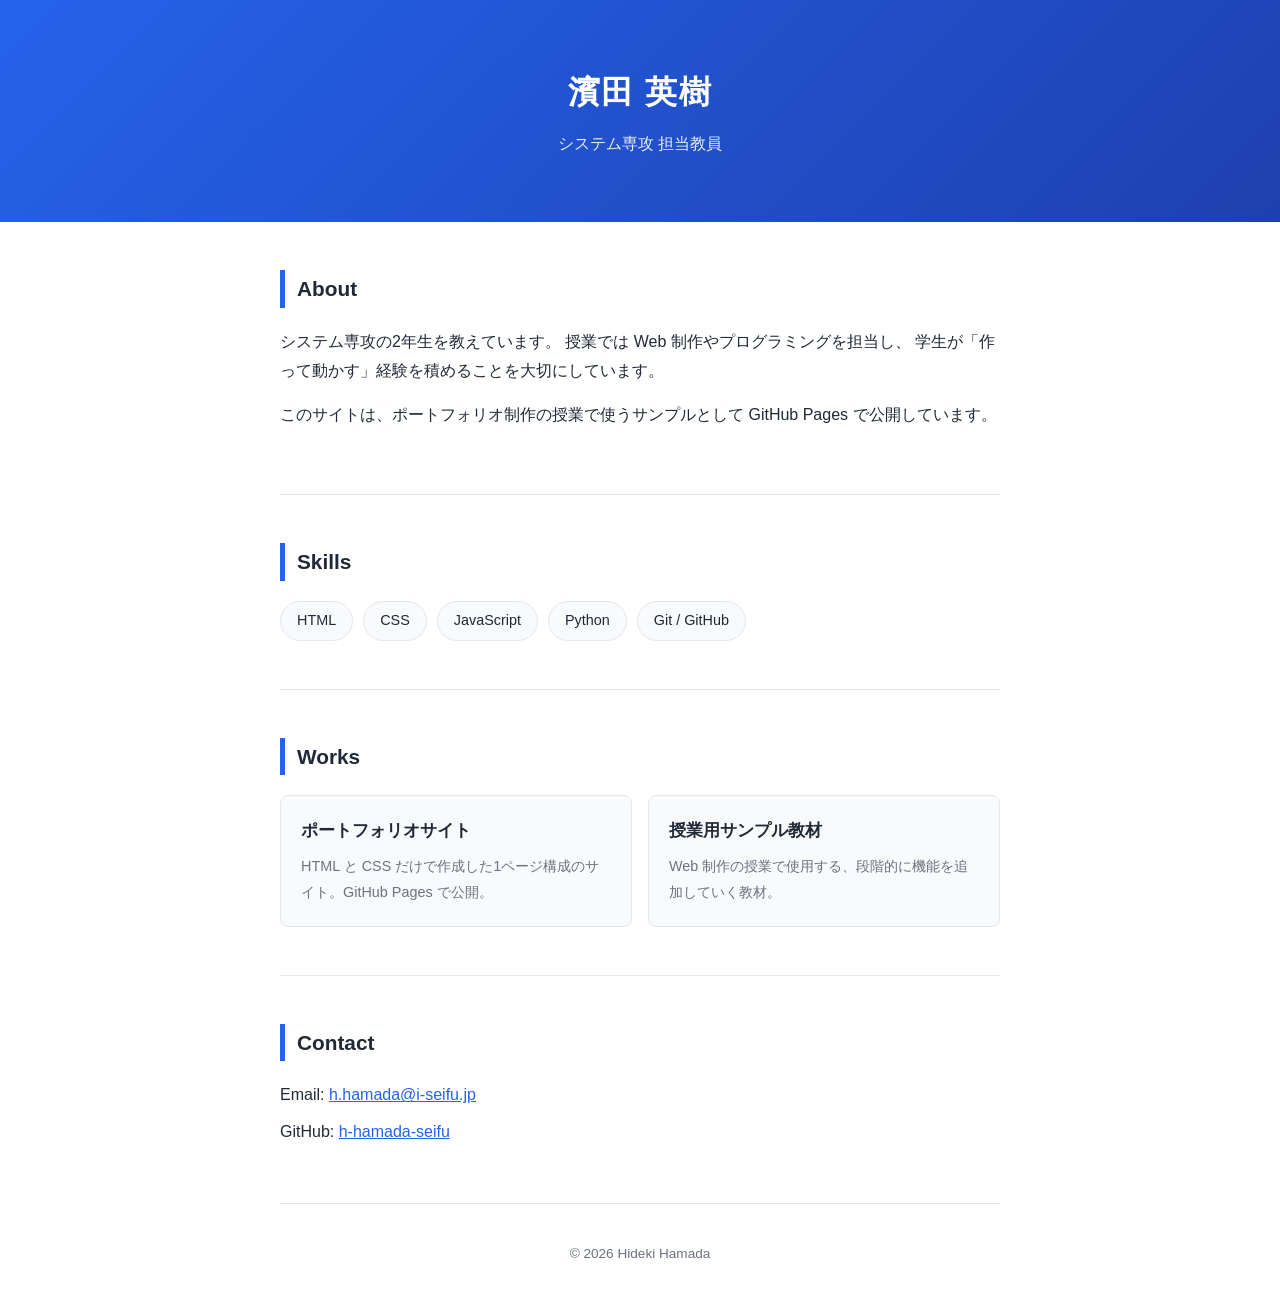
==== index.html @ b999f2c8 "feat: ポートフォリオページを追加 GitHub Pages公開用のindex.htmlをリポジトリ直下に配置。 自己紹介・スキル・制作物・連絡先を1ファイルで構成。  Co-Authored-B" ====
<!DOCTYPE html>
<html lang="ja">
<head>
  <meta charset="UTF-8">
  <meta name="viewport" content="width=device-width, initial-scale=1.0">
  <title>濱田英樹 | ポートフォリオ</title>
  <meta name="description" content="濱田英樹のポートフォリオサイトです。">

  <!-- 動作確認用の1ファイル完結ページ。CSSはこのファイル内に書いています -->
  <style>
    /* ===== 全体の設定 ===== */
    :root {
      --color-main: #2563eb;      /* メインカラー（青） */
      --color-text: #1f2937;      /* 本文の文字色 */
      --color-sub: #6b7280;       /* 補助テキストの色 */
      --color-bg: #ffffff;        /* 背景色 */
      --color-card: #f9fafb;      /* カードの背景色 */
      --color-border: #e5e7eb;    /* 枠線の色 */
    }

    * {
      box-sizing: border-box;
    }

    body {
      margin: 0;
      font-family: "Helvetica Neue", Arial, "Hiragino Sans", "Yu Gothic", Meiryo, sans-serif;
      line-height: 1.8;
      color: var(--color-text);
      background-color: var(--color-bg);
    }

    /* 中央寄せの共通コンテナ */
    .container {
      max-width: 760px;
      margin: 0 auto;
      padding: 0 20px;
    }

    /* ===== ヘッダー（自己紹介エリア） ===== */
    header {
      background: linear-gradient(135deg, #2563eb, #1e40af);
      color: #ffffff;
      padding: 64px 0;
      text-align: center;
    }

    header h1 {
      margin: 0 0 8px;
      font-size: 2rem;
      letter-spacing: 0.05em;
    }

    header .role {
      margin: 0;
      font-size: 1rem;
      opacity: 0.9;
    }

    /* ===== 各セクション ===== */
    section {
      padding: 48px 0;
      border-bottom: 1px solid var(--color-border);
    }

    section h2 {
      font-size: 1.3rem;
      margin: 0 0 20px;
      padding-left: 12px;
      border-left: 5px solid var(--color-main);
    }

    /* ===== スキル一覧 ===== */
    .skill-list {
      list-style: none;
      margin: 0;
      padding: 0;
      display: flex;
      flex-wrap: wrap;
      gap: 10px;
    }

    .skill-list li {
      background-color: var(--color-card);
      border: 1px solid var(--color-border);
      border-radius: 999px;
      padding: 6px 16px;
      font-size: 0.9rem;
    }

    /* ===== 制作物カード ===== */
    .works {
      display: grid;
      grid-template-columns: repeat(auto-fit, minmax(220px, 1fr));
      gap: 16px;
    }

    .work-card {
      background-color: var(--color-card);
      border: 1px solid var(--color-border);
      border-radius: 8px;
      padding: 20px;
    }

    .work-card h3 {
      margin: 0 0 8px;
      font-size: 1.05rem;
    }

    .work-card p {
      margin: 0;
      font-size: 0.9rem;
      color: var(--color-sub);
    }

    /* ===== 連絡先 ===== */
    .contact-list {
      list-style: none;
      margin: 0;
      padding: 0;
    }

    .contact-list li {
      margin-bottom: 8px;
    }

    a {
      color: var(--color-main);
    }

    /* ===== フッター ===== */
    footer {
      padding: 24px 0;
      text-align: center;
      font-size: 0.85rem;
      color: var(--color-sub);
    }

    /* ===== スマートフォン向けの調整 ===== */
    @media (max-width: 480px) {
      header {
        padding: 48px 0;
      }

      header h1 {
        font-size: 1.6rem;
      }
    }
  </style>
</head>
<body>

  <!-- ヘッダー：名前と肩書き -->
  <header>
    <div class="container">
      <h1>濱田 英樹</h1>
      <p class="role">システム専攻 担当教員</p>
    </div>
  </header>

  <main class="container">

    <!-- 自己紹介 -->
    <section id="about">
      <h2>About</h2>
      <p>
        システム専攻の2年生を教えています。
        授業では Web 制作やプログラミングを担当し、
        学生が「作って動かす」経験を積めることを大切にしています。
      </p>
      <p>
        このサイトは、ポートフォリオ制作の授業で使うサンプルとして
        GitHub Pages で公開しています。
      </p>
    </section>

    <!-- スキル：内容は自由に書き換えてください -->
    <section id="skills">
      <h2>Skills</h2>
      <ul class="skill-list">
        <li>HTML</li>
        <li>CSS</li>
        <li>JavaScript</li>
        <li>Python</li>
        <li>Git / GitHub</li>
      </ul>
    </section>

    <!-- 制作物：カードを増やしたい場合は work-card をコピーしてください -->
    <section id="works">
      <h2>Works</h2>
      <div class="works">
        <div class="work-card">
          <h3>ポートフォリオサイト</h3>
          <p>HTML と CSS だけで作成した1ページ構成のサイト。GitHub Pages で公開。</p>
        </div>
        <div class="work-card">
          <h3>授業用サンプル教材</h3>
          <p>Web 制作の授業で使用する、段階的に機能を追加していく教材。</p>
        </div>
      </div>
    </section>

    <!-- 連絡先 -->
    <section id="contact">
      <h2>Contact</h2>
      <ul class="contact-list">
        <li>Email: <a href="mailto:h.hamada@i-seifu.jp">h.hamada@i-seifu.jp</a></li>
        <li>GitHub: <a href="https://github.com/h-hamada-seifu">h-hamada-seifu</a></li>
      </ul>
    </section>

  </main>

  <footer>
    <p>&copy; 2026 Hideki Hamada</p>
  </footer>

</body>
</html>
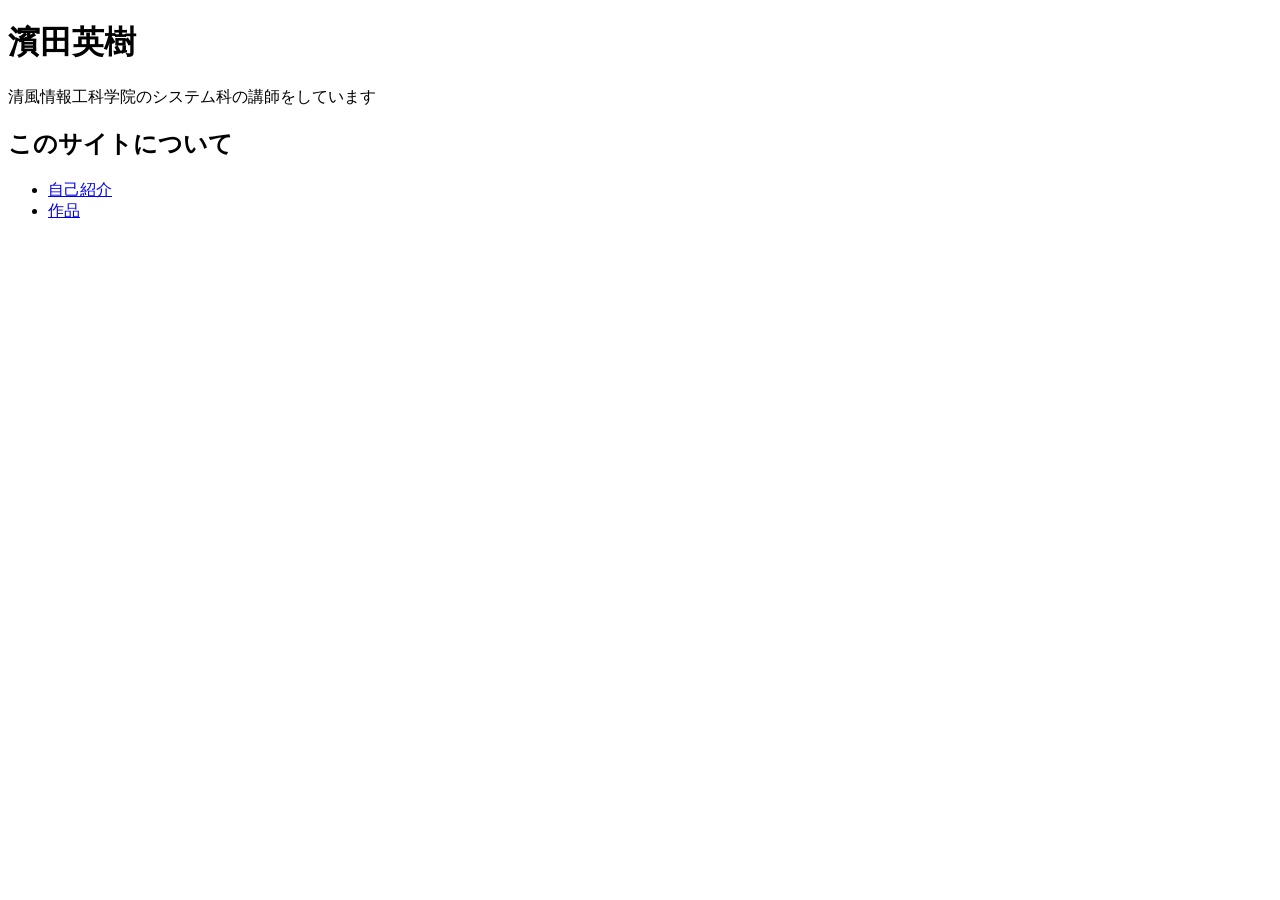
==== commit b5fdc1fc: "feat: サイトの骨格（3ページと画像）を追加" ====
--- a/index.html
+++ b/index.html
@@ -1,220 +1,18 @@
 <!DOCTYPE html>
 <html lang="ja">
 <head>
-  <meta charset="UTF-8">
-  <meta name="viewport" content="width=device-width, initial-scale=1.0">
-  <title>濱田英樹 | ポートフォリオ</title>
-  <meta name="description" content="濱田英樹のポートフォリオサイトです。">
-
-  <!-- 動作確認用の1ファイル完結ページ。CSSはこのファイル内に書いています -->
-  <style>
-    /* ===== 全体の設定 ===== */
-    :root {
-      --color-main: #2563eb;      /* メインカラー（青） */
-      --color-text: #1f2937;      /* 本文の文字色 */
-      --color-sub: #6b7280;       /* 補助テキストの色 */
-      --color-bg: #ffffff;        /* 背景色 */
-      --color-card: #f9fafb;      /* カードの背景色 */
-      --color-border: #e5e7eb;    /* 枠線の色 */
-    }
-
-    * {
-      box-sizing: border-box;
-    }
-
-    body {
-      margin: 0;
-      font-family: "Helvetica Neue", Arial, "Hiragino Sans", "Yu Gothic", Meiryo, sans-serif;
-      line-height: 1.8;
-      color: var(--color-text);
-      background-color: var(--color-bg);
-    }
-
-    /* 中央寄せの共通コンテナ */
-    .container {
-      max-width: 760px;
-      margin: 0 auto;
-      padding: 0 20px;
-    }
-
-    /* ===== ヘッダー（自己紹介エリア） ===== */
-    header {
-      background: linear-gradient(135deg, #2563eb, #1e40af);
-      color: #ffffff;
-      padding: 64px 0;
-      text-align: center;
-    }
-
-    header h1 {
-      margin: 0 0 8px;
-      font-size: 2rem;
-      letter-spacing: 0.05em;
-    }
-
-    header .role {
-      margin: 0;
-      font-size: 1rem;
-      opacity: 0.9;
-    }
-
-    /* ===== 各セクション ===== */
-    section {
-      padding: 48px 0;
-      border-bottom: 1px solid var(--color-border);
-    }
-
-    section h2 {
-      font-size: 1.3rem;
-      margin: 0 0 20px;
-      padding-left: 12px;
-      border-left: 5px solid var(--color-main);
-    }
-
-    /* ===== スキル一覧 ===== */
-    .skill-list {
-      list-style: none;
-      margin: 0;
-      padding: 0;
-      display: flex;
-      flex-wrap: wrap;
-      gap: 10px;
-    }
-
-    .skill-list li {
-      background-color: var(--color-card);
-      border: 1px solid var(--color-border);
-      border-radius: 999px;
-      padding: 6px 16px;
-      font-size: 0.9rem;
-    }
-
-    /* ===== 制作物カード ===== */
-    .works {
-      display: grid;
-      grid-template-columns: repeat(auto-fit, minmax(220px, 1fr));
-      gap: 16px;
-    }
-
-    .work-card {
-      background-color: var(--color-card);
-      border: 1px solid var(--color-border);
-      border-radius: 8px;
-      padding: 20px;
-    }
-
-    .work-card h3 {
-      margin: 0 0 8px;
-      font-size: 1.05rem;
-    }
-
-    .work-card p {
-      margin: 0;
-      font-size: 0.9rem;
-      color: var(--color-sub);
-    }
-
-    /* ===== 連絡先 ===== */
-    .contact-list {
-      list-style: none;
-      margin: 0;
-      padding: 0;
-    }
-
-    .contact-list li {
-      margin-bottom: 8px;
-    }
-
-    a {
-      color: var(--color-main);
-    }
-
-    /* ===== フッター ===== */
-    footer {
-      padding: 24px 0;
-      text-align: center;
-      font-size: 0.85rem;
-      color: var(--color-sub);
-    }
-
-    /* ===== スマートフォン向けの調整 ===== */
-    @media (max-width: 480px) {
-      header {
-        padding: 48px 0;
-      }
-
-      header h1 {
-        font-size: 1.6rem;
-      }
-    }
-  </style>
+    <meta charset="UTF-8">
+    <meta name="viewport" content="width=device-width, initial-scale=1.0">
+    <title>濱田英樹のポートフォリオ</title>
 </head>
 <body>
+    <h1>濱田英樹</h1>
+    <p>清風情報工科学院のシステム科の講師をしています</p>
 
-  <!-- ヘッダー：名前と肩書き -->
-  <header>
-    <div class="container">
-      <h1>濱田 英樹</h1>
-      <p class="role">システム専攻 担当教員</p>
-    </div>
-  </header>
-
-  <main class="container">
-
-    <!-- 自己紹介 -->
-    <section id="about">
-      <h2>About</h2>
-      <p>
-        システム専攻の2年生を教えています。
-        授業では Web 制作やプログラミングを担当し、
-        学生が「作って動かす」経験を積めることを大切にしています。
-      </p>
-      <p>
-        このサイトは、ポートフォリオ制作の授業で使うサンプルとして
-        GitHub Pages で公開しています。
-      </p>
-    </section>
-
-    <!-- スキル：内容は自由に書き換えてください -->
-    <section id="skills">
-      <h2>Skills</h2>
-      <ul class="skill-list">
-        <li>HTML</li>
-        <li>CSS</li>
-        <li>JavaScript</li>
-        <li>Python</li>
-        <li>Git / GitHub</li>
-      </ul>
-    </section>
-
-    <!-- 制作物：カードを増やしたい場合は work-card をコピーしてください -->
-    <section id="works">
-      <h2>Works</h2>
-      <div class="works">
-        <div class="work-card">
-          <h3>ポートフォリオサイト</h3>
-          <p>HTML と CSS だけで作成した1ページ構成のサイト。GitHub Pages で公開。</p>
-        </div>
-        <div class="work-card">
-          <h3>授業用サンプル教材</h3>
-          <p>Web 制作の授業で使用する、段階的に機能を追加していく教材。</p>
-        </div>
-      </div>
-    </section>
-
-    <!-- 連絡先 -->
-    <section id="contact">
-      <h2>Contact</h2>
-      <ul class="contact-list">
-        <li>Email: <a href="mailto:h.hamada@i-seifu.jp">h.hamada@i-seifu.jp</a></li>
-        <li>GitHub: <a href="https://github.com/h-hamada-seifu">h-hamada-seifu</a></li>
-      </ul>
-    </section>
-
-  </main>
-
-  <footer>
-    <p>&copy; 2026 Hideki Hamada</p>
-  </footer>
-
+    <h2>このサイトについて</h2>
+    <ul>
+        <li><a href="about.html">自己紹介</a></li>
+        <li><a href="works.html">作品</a></li>
+    </ul>
 </body>
 </html>
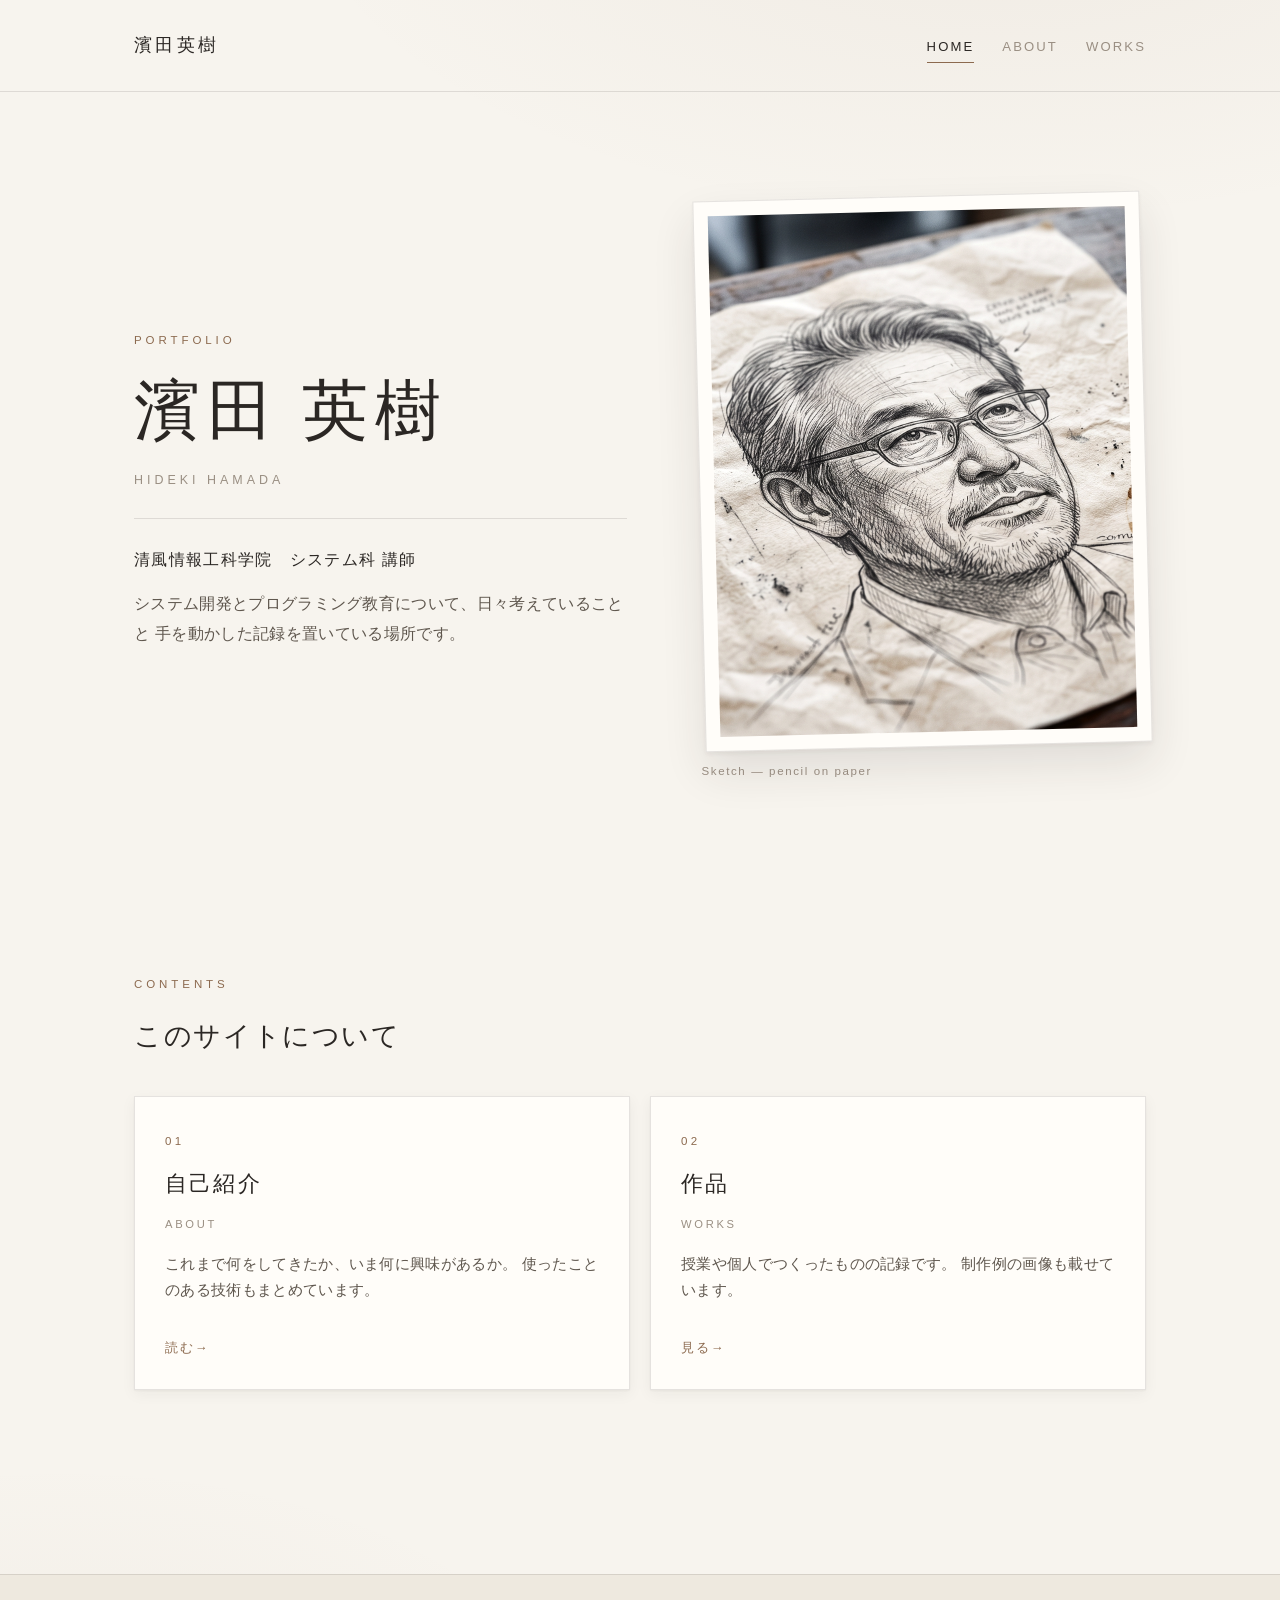
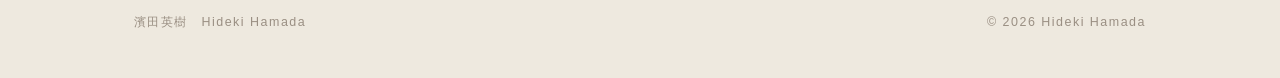
==== commit 06c7a222: "feat: トップページのデザインを刷新し共通CSSを追加 スケッチ画像の色調（生成りの紙・鉛筆・セピア）を基調にした エディトリアル系のデザインに変更した。  - css/style.css を新規" ====
--- a/index.html
+++ b/index.html
@@ -1,18 +1,95 @@
 <!DOCTYPE html>
 <html lang="ja">
 <head>
-    <meta charset="UTF-8">
-    <meta name="viewport" content="width=device-width, initial-scale=1.0">
-    <title>濱田英樹のポートフォリオ</title>
+  <meta charset="UTF-8">
+  <meta name="viewport" content="width=device-width, initial-scale=1.0">
+  <title>濱田英樹｜ポートフォリオ</title>
+  <meta name="description" content="清風情報工科学院 システム科 講師・濱田英樹のポートフォリオサイトです。">
+  <link rel="stylesheet" href="css/style.css">
 </head>
 <body>
-    <h1>濱田英樹</h1>
-    <p>清風情報工科学院のシステム科の講師をしています</p>
 
-    <h2>このサイトについて</h2>
-    <ul>
-        <li><a href="about.html">自己紹介</a></li>
-        <li><a href="works.html">作品</a></li>
-    </ul>
+  <header class="site-header">
+    <div class="wrap site-header__inner">
+      <a class="logo" href="index.html">濱田英樹</a>
+      <nav class="nav">
+        <a href="index.html" aria-current="page">Home</a>
+        <a href="about.html">About</a>
+        <a href="works.html">Works</a>
+      </nav>
+    </div>
+  </header>
+
+  <main>
+
+    <!-- ==================== ヒーロー ==================== -->
+    <section class="hero">
+      <div class="wrap hero__grid">
+
+        <div class="rise">
+          <p class="eyebrow">Portfolio</p>
+          <h1 class="hero__name">濱田 英樹</h1>
+          <p class="hero__romaji">Hideki Hamada</p>
+          <p class="hero__role">清風情報工科学院　システム科 講師</p>
+          <!-- ▼ ここは自分の言葉に書き換えてください -->
+          <p class="hero__lead">
+            システム開発とプログラミング教育について、日々考えていることと
+            手を動かした記録を置いている場所です。
+          </p>
+        </div>
+
+        <figure class="hero__figure rise rise--2">
+          <div class="hero__frame">
+            <img src="images/Image1.jpg" alt="鉛筆で描かれた濱田英樹の似顔絵スケッチ">
+          </div>
+          <figcaption class="hero__caption">Sketch — pencil on paper</figcaption>
+        </figure>
+
+      </div>
+    </section>
+
+    <!-- ==================== 導線 ==================== -->
+    <section class="contents">
+      <div class="wrap rise rise--3">
+        <p class="eyebrow">Contents</p>
+        <h2 class="section-title">このサイトについて</h2>
+
+        <div class="card-grid">
+
+          <a class="card" href="about.html">
+            <span class="card__no">01</span>
+            <h3 class="card__title">自己紹介</h3>
+            <span class="card__en">About</span>
+            <p class="card__text">
+              これまで何をしてきたか、いま何に興味があるか。
+              使ったことのある技術もまとめています。
+            </p>
+            <span class="card__more">読む</span>
+          </a>
+
+          <a class="card" href="works.html">
+            <span class="card__no">02</span>
+            <h3 class="card__title">作品</h3>
+            <span class="card__en">Works</span>
+            <p class="card__text">
+              授業や個人でつくったものの記録です。
+              制作例の画像も載せています。
+            </p>
+            <span class="card__more">見る</span>
+          </a>
+
+        </div>
+      </div>
+    </section>
+
+  </main>
+
+  <footer class="site-footer">
+    <div class="wrap site-footer__inner">
+      <span>濱田英樹　Hideki Hamada</span>
+      <span>&copy; 2026 Hideki Hamada</span>
+    </div>
+  </footer>
+
 </body>
 </html>
--- a/css/style.css
+++ b/css/style.css
@@ -0,0 +1,341 @@
+/* ============================================================
+   濱田英樹 ポートフォリオ ／ 共通スタイル
+   コンセプト: 生成りの紙と鉛筆のスケッチ
+   ============================================================ */
+
+:root {
+  /* 色 */
+  --paper:      #f7f4ee;   /* 紙の地色 */
+  --paper-deep: #eee9df;   /* 一段沈んだ紙 */
+  --card:       #fffdf9;   /* カードの白 */
+  --ink:        #2b2724;   /* 鉛筆の黒 */
+  --ink-soft:   #5f574e;   /* 本文 */
+  --ink-faint:  #9a8f83;   /* 補助テキスト */
+  --sepia:      #8c6a4f;   /* アクセント（コーヒーのしみ） */
+  --rule:       rgba(43, 39, 36, .12);
+
+  /* 影 */
+  --shadow-sm: 0 1px 2px rgba(43,39,36,.05), 0 4px 14px rgba(43,39,36,.05);
+  --shadow-md: 0 2px 4px rgba(43,39,36,.06), 0 20px 44px rgba(43,39,36,.11);
+
+  /* 書体 */
+  --serif: "Hiragino Mincho ProN", "Yu Mincho", YuMincho, "MS PMincho", serif;
+  --sans:  "Helvetica Neue", Arial, "Hiragino Kaku Gothic ProN",
+           "Yu Gothic", YuGothic, Meiryo, sans-serif;
+
+  --measure: 1060px;
+
+  color-scheme: light;
+}
+
+*, *::before, *::after { box-sizing: border-box; }
+
+html { -webkit-text-size-adjust: 100%; scroll-behavior: smooth; }
+
+body {
+  margin: 0;
+  background-color: var(--paper);
+  /* 紙のごく薄い繊維感 */
+  background-image:
+    radial-gradient(1200px 600px at 78% -8%, rgba(140,106,79,.07), transparent 60%),
+    radial-gradient(900px 500px at 5% 105%, rgba(140,106,79,.05), transparent 60%);
+  color: var(--ink-soft);
+  font-family: var(--sans);
+  font-size: 16px;
+  line-height: 1.85;
+  letter-spacing: .02em;
+}
+
+img { max-width: 100%; display: block; }
+a { color: inherit; }
+
+/* ---- 余白の基準となる枠 ---- */
+.wrap {
+  width: 100%;
+  max-width: var(--measure);
+  margin-inline: auto;
+  padding-inline: 24px;
+}
+
+/* ============================================================
+   ヘッダー
+   ============================================================ */
+.site-header {
+  padding-block: 28px;
+  border-bottom: 1px solid var(--rule);
+}
+.site-header__inner {
+  display: flex;
+  flex-wrap: wrap;
+  gap: 16px 28px;
+  align-items: baseline;
+  justify-content: space-between;
+}
+.logo {
+  font-family: var(--serif);
+  font-size: 1.15rem;
+  letter-spacing: .18em;
+  color: var(--ink);
+  text-decoration: none;
+}
+.nav {
+  display: flex;
+  gap: 28px;
+  font-size: .82rem;
+  letter-spacing: .16em;
+  text-transform: uppercase;
+}
+.nav a {
+  position: relative;
+  color: var(--ink-faint);
+  text-decoration: none;
+  padding-block: 4px;
+  transition: color .25s ease;
+}
+.nav a::after {
+  content: "";
+  position: absolute;
+  left: 0; bottom: 0;
+  width: 100%; height: 1px;
+  background: var(--sepia);
+  transform: scaleX(0);
+  transform-origin: left;
+  transition: transform .3s ease;
+}
+.nav a:hover,
+.nav a[aria-current="page"] { color: var(--ink); }
+.nav a:hover::after,
+.nav a[aria-current="page"]::after { transform: scaleX(1); }
+
+/* ============================================================
+   見出しまわりの共通パーツ
+   ============================================================ */
+.eyebrow {
+  margin: 0 0 20px;
+  font-size: .72rem;
+  letter-spacing: .34em;
+  text-transform: uppercase;
+  color: var(--sepia);
+}
+.section-title {
+  font-family: var(--serif);
+  font-weight: 500;
+  font-size: clamp(1.35rem, 3vw, 1.7rem);
+  line-height: 1.5;
+  color: var(--ink);
+  margin: 0 0 8px;
+  letter-spacing: .06em;
+}
+
+/* ============================================================
+   ヒーロー
+   ============================================================ */
+.hero { padding-block: clamp(56px, 9vw, 104px); }
+
+.hero__grid {
+  display: grid;
+  grid-template-columns: 1.05fr .95fr;
+  gap: clamp(32px, 6vw, 72px);
+  align-items: center;
+}
+
+.hero__name {
+  font-family: var(--serif);
+  font-weight: 500;
+  color: var(--ink);
+  font-size: clamp(2.6rem, 7.5vw, 4.1rem);
+  line-height: 1.22;
+  letter-spacing: .1em;
+  margin: 0;
+}
+.hero__romaji {
+  margin: 18px 0 0;
+  font-size: .78rem;
+  letter-spacing: .32em;
+  color: var(--ink-faint);
+  text-transform: uppercase;
+}
+.hero__role {
+  margin: 26px 0 0;
+  padding-top: 26px;
+  border-top: 1px solid var(--rule);
+  font-family: var(--serif);
+  font-size: 1.02rem;
+  letter-spacing: .08em;
+  color: var(--ink);
+}
+.hero__lead {
+  margin: 14px 0 0;
+  max-width: 34em;
+  color: var(--ink-soft);
+}
+
+/* 机の上に置いた紙のような図版 */
+.hero__figure { margin: 0; }
+.hero__frame {
+  position: relative;
+  padding: 14px;
+  background: var(--card);
+  border: 1px solid var(--rule);
+  box-shadow: var(--shadow-md);
+  transform: rotate(-1.4deg);
+  transition: transform .5s cubic-bezier(.2, .8, .2, 1);
+}
+.hero__frame:hover { transform: rotate(0deg); }
+.hero__frame img {
+  width: 100%;
+  aspect-ratio: 4 / 5;
+  object-fit: cover;
+  object-position: 46% 34%;
+  filter: saturate(.9) contrast(1.03);
+}
+.hero__caption {
+  margin: 14px 2px 0;
+  font-size: .72rem;
+  letter-spacing: .14em;
+  color: var(--ink-faint);
+}
+
+/* ============================================================
+   コンテンツへの導線カード
+   ============================================================ */
+.contents { padding-block: clamp(56px, 8vw, 88px); }
+
+.card-grid {
+  display: grid;
+  grid-template-columns: repeat(auto-fit, minmax(260px, 1fr));
+  gap: 20px;
+  margin-top: 40px;
+}
+
+.card {
+  display: flex;
+  flex-direction: column;
+  gap: 10px;
+  padding: 34px 30px 30px;
+  background: var(--card);
+  border: 1px solid var(--rule);
+  box-shadow: var(--shadow-sm);
+  text-decoration: none;
+  transition: transform .3s ease, box-shadow .3s ease, border-color .3s ease;
+}
+.card:hover {
+  transform: translateY(-4px);
+  box-shadow: var(--shadow-md);
+  border-color: rgba(140, 106, 79, .45);
+}
+.card__no {
+  font-size: .72rem;
+  letter-spacing: .28em;
+  color: var(--sepia);
+}
+.card__title {
+  margin: 0;
+  font-family: var(--serif);
+  font-weight: 500;
+  font-size: 1.4rem;
+  letter-spacing: .1em;
+  color: var(--ink);
+}
+.card__en {
+  font-size: .7rem;
+  letter-spacing: .24em;
+  text-transform: uppercase;
+  color: var(--ink-faint);
+}
+.card__text {
+  margin: 6px 0 0;
+  font-size: .92rem;
+  line-height: 1.8;
+}
+.card__more {
+  margin-top: auto;
+  padding-top: 22px;
+  font-size: .8rem;
+  letter-spacing: .16em;
+  color: var(--sepia);
+}
+.card__more::after {
+  content: " \2192";
+  display: inline-block;
+  transition: transform .3s ease;
+}
+.card:hover .card__more::after { transform: translateX(6px); }
+
+/* ============================================================
+   フッター
+   ============================================================ */
+.site-footer {
+  margin-top: clamp(48px, 8vw, 96px);
+  padding-block: 36px 44px;
+  border-top: 1px solid var(--rule);
+  background: var(--paper-deep);
+}
+.site-footer__inner {
+  display: flex;
+  flex-wrap: wrap;
+  gap: 10px 24px;
+  justify-content: space-between;
+  align-items: baseline;
+  font-size: .78rem;
+  letter-spacing: .12em;
+  color: var(--ink-faint);
+}
+
+/* ============================================================
+   下層ページ用（about / works）
+   ============================================================ */
+.page-head { padding-block: clamp(48px, 7vw, 80px) 8px; }
+.page-title {
+  font-family: var(--serif);
+  font-weight: 500;
+  font-size: clamp(2rem, 5.5vw, 2.9rem);
+  letter-spacing: .12em;
+  line-height: 1.3;
+  color: var(--ink);
+  margin: 0;
+}
+.prose { padding-block: 40px 16px; max-width: 40em; }
+.prose h2 {
+  font-family: var(--serif);
+  font-weight: 500;
+  font-size: 1.25rem;
+  letter-spacing: .08em;
+  color: var(--ink);
+  margin: 48px 0 14px;
+  padding-bottom: 10px;
+  border-bottom: 1px solid var(--rule);
+}
+.prose ul { padding-left: 1.2em; margin: 0; }
+.prose li { margin-block: 8px; }
+
+/* ============================================================
+   モバイル
+   ============================================================ */
+@media (max-width: 760px) {
+  .hero__grid { grid-template-columns: 1fr; }
+  .hero__figure { order: -1; }
+  .hero__frame { transform: rotate(-1deg); }
+  .hero__frame img { aspect-ratio: 3 / 2; object-position: 46% 30%; }
+  .nav { gap: 20px; }
+}
+
+/* ============================================================
+   登場アニメーション（動きを抑える設定を尊重）
+   ============================================================ */
+@keyframes rise {
+  from { opacity: 0; transform: translateY(14px); }
+  to   { opacity: 1; transform: none; }
+}
+.rise { animation: rise .8s cubic-bezier(.2, .8, .2, 1) both; }
+.rise--2 { animation-delay: .12s; }
+.rise--3 { animation-delay: .24s; }
+
+@media (prefers-reduced-motion: reduce) {
+  html { scroll-behavior: auto; }
+  *, *::before, *::after {
+    animation: none !important;
+    transition: none !important;
+  }
+  .hero__frame { transform: none; }
+}
